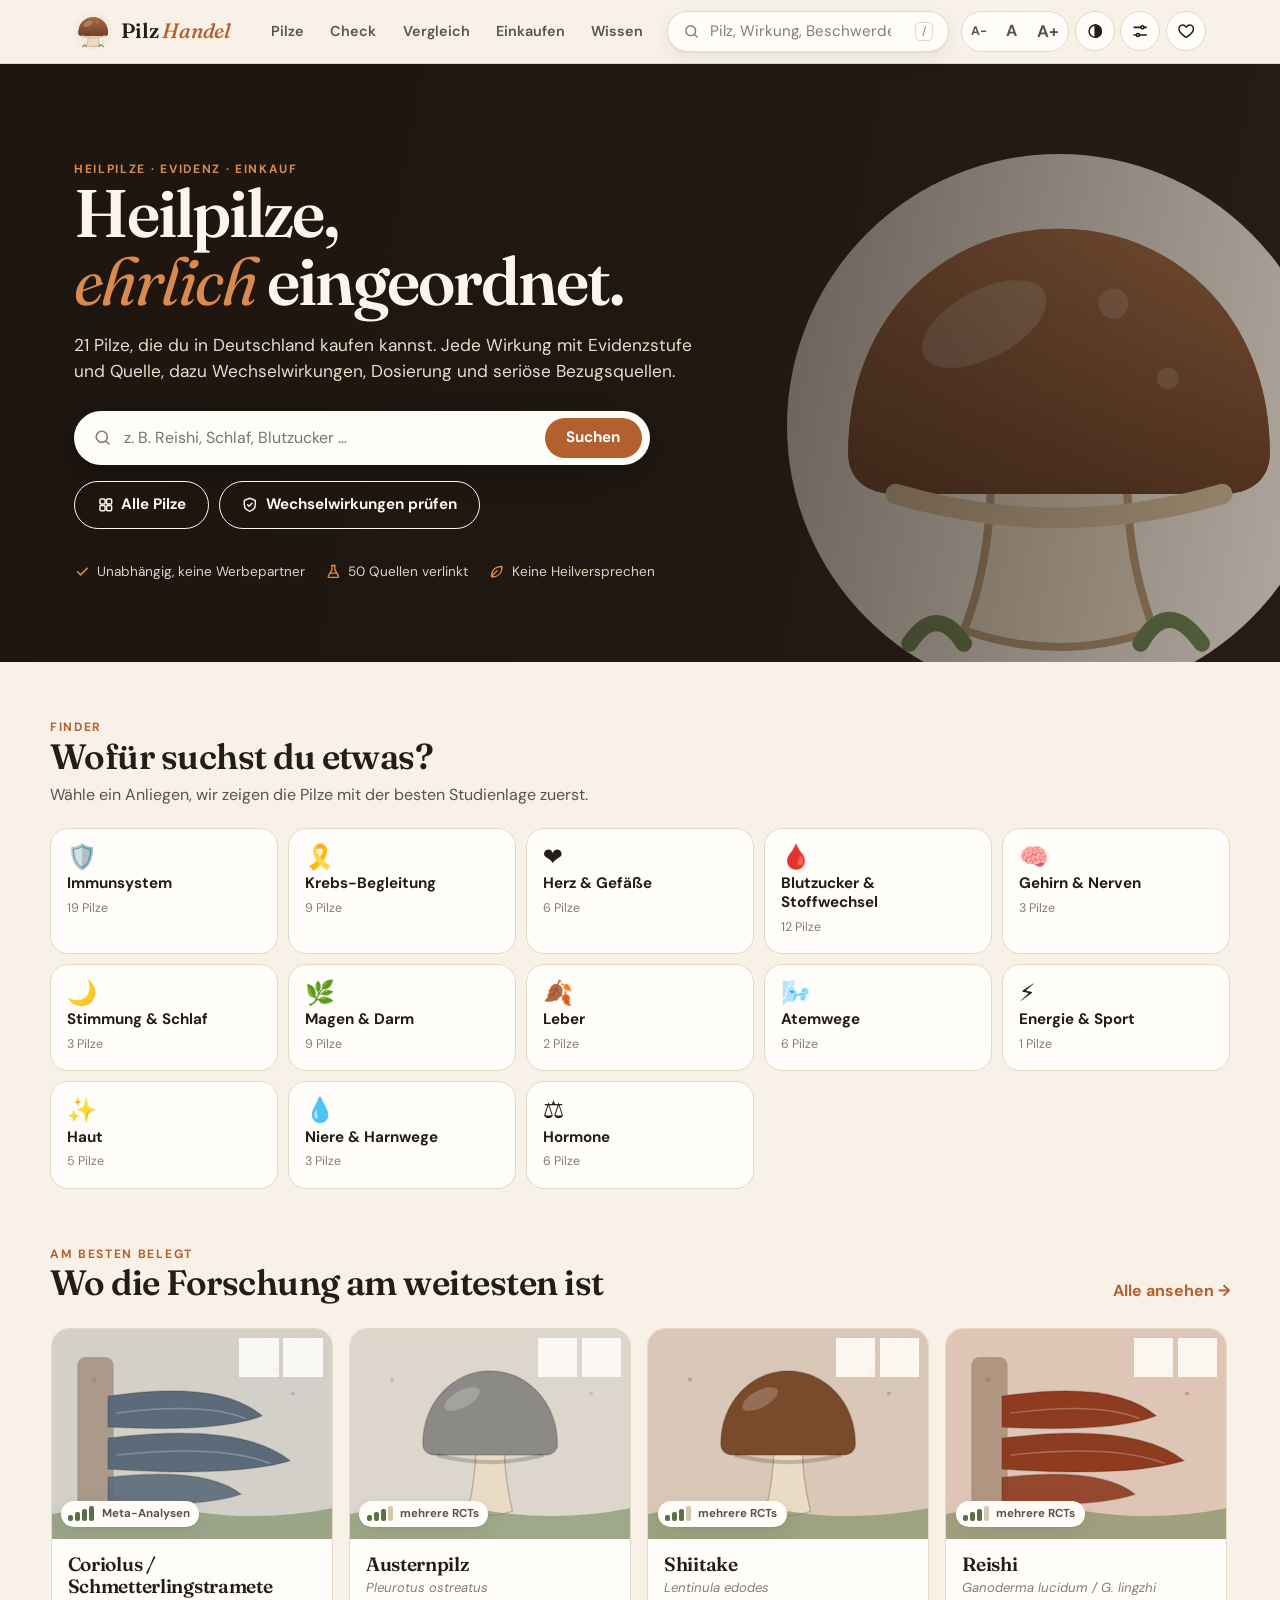
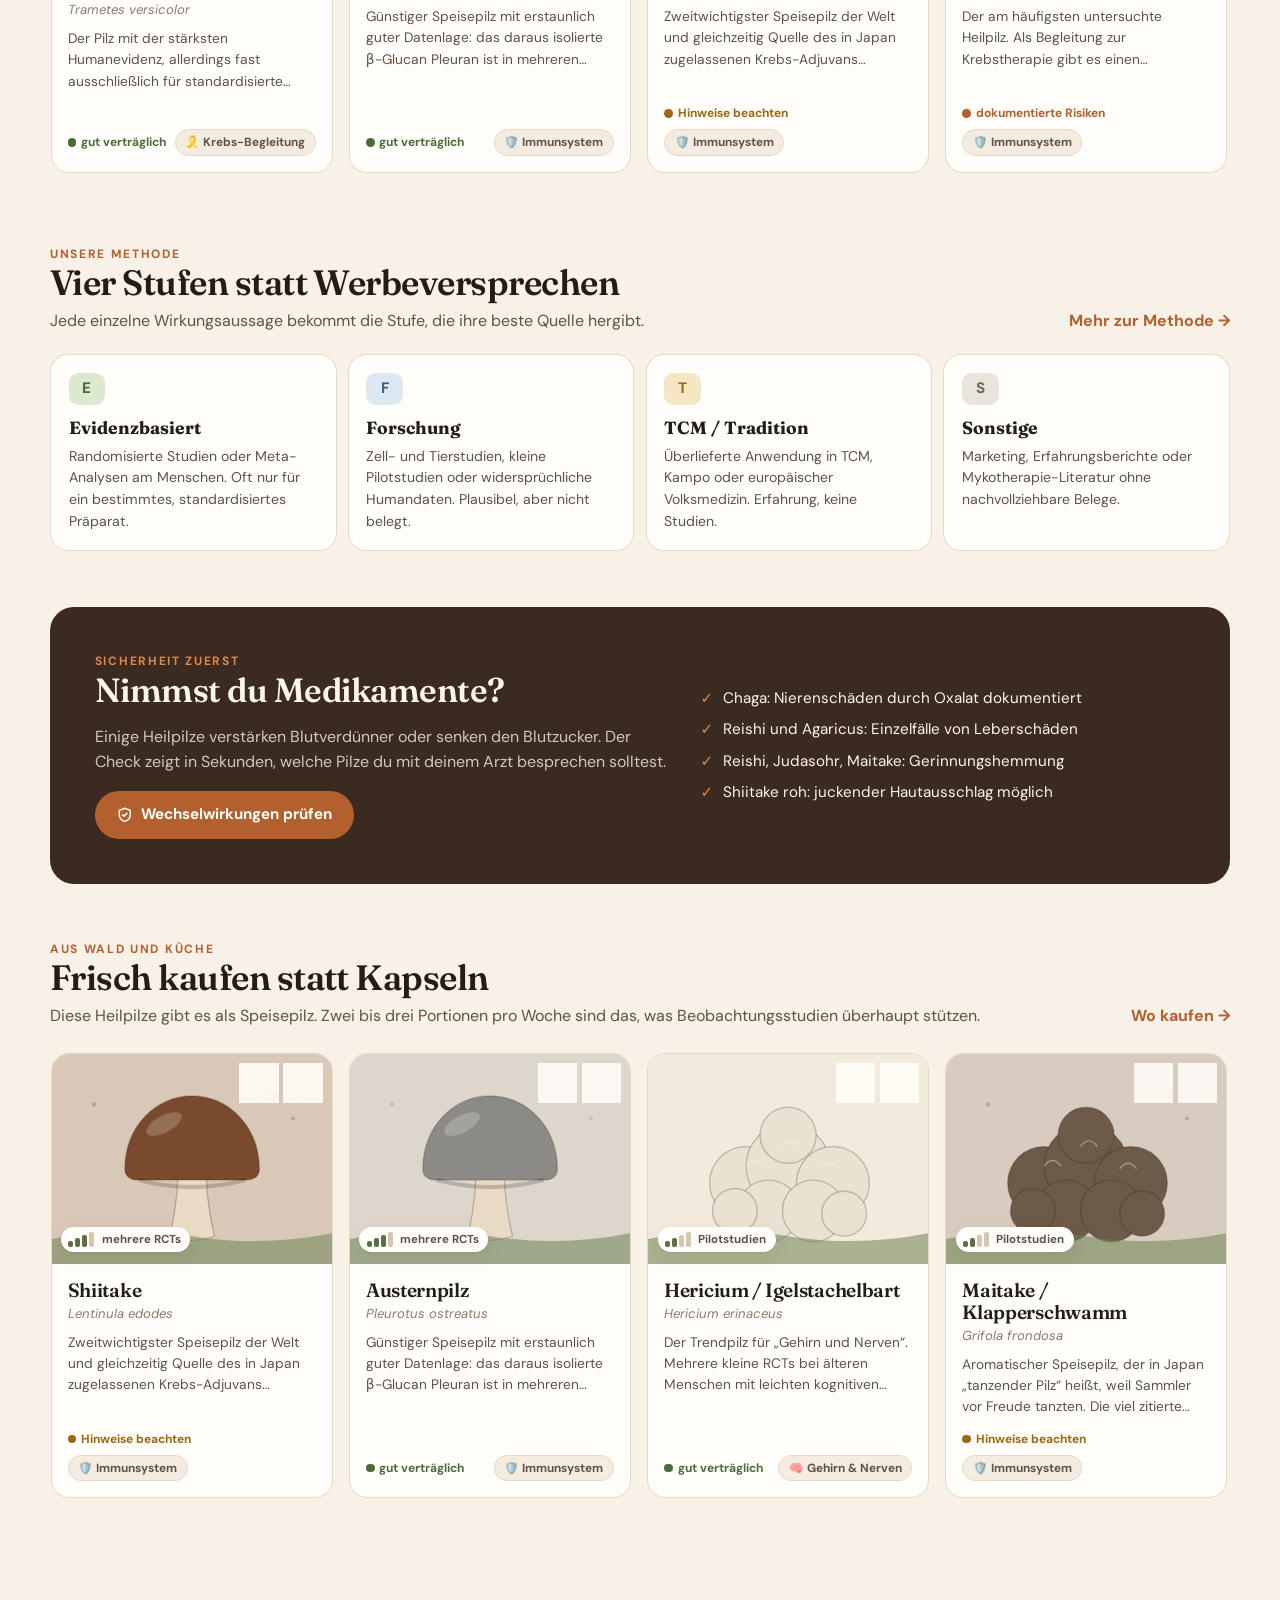
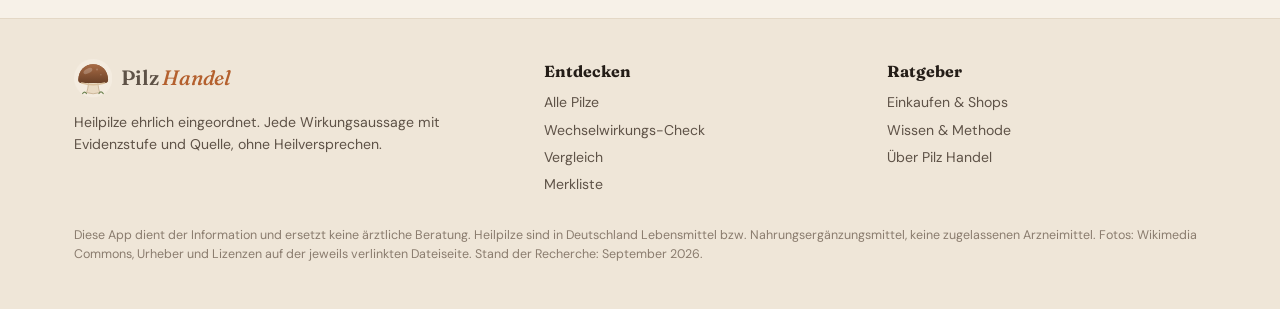
==== pilzhandel/index.html @ 4a2d13ba "Pilz Handel: Heilpilz-Webapp mit Logo, Toolbar, Hell/Dunkel und Textgröße Neue installierbare Webapp" ====
<!DOCTYPE html>
<html lang="de">
<head>
<meta charset="UTF-8">
<meta name="viewport" content="width=device-width, initial-scale=1, viewport-fit=cover">
<title>Pilz Handel · Heilpilze ehrlich eingeordnet</title>
<meta name="description" content="Pilz Handel: 21 Heil- und Vitalpilze mit evidenzbasierter Einstufung jeder Wirkung, Wechselwirkungs-Check, Vergleich, Einkaufsratgeber und seriösen Shops.">
<meta name="robots" content="noindex, nofollow">
<meta name="theme-color" content="#F7F1E8" media="(prefers-color-scheme: light)">
<meta name="theme-color" content="#15110E" media="(prefers-color-scheme: dark)">
<meta name="apple-mobile-web-app-capable" content="yes">
<meta name="apple-mobile-web-app-title" content="Pilz Handel">
<link rel="manifest" href="manifest.webmanifest">
<link rel="icon" href="icon.svg" type="image/svg+xml">
<link rel="apple-touch-icon" href="icons/icon-192.png">
<link rel="preconnect" href="https://fonts.googleapis.com">
<link rel="preconnect" href="https://fonts.gstatic.com" crossorigin>
<link href="https://fonts.googleapis.com/css2?family=DM+Sans:ital,opsz,wght@0,9..40,400;0,9..40,600;0,9..40,700;0,9..40,800;1,9..40,400&family=Fraunces:ital,opsz,wght@0,9..144,400;0,9..144,600;1,9..144,400;1,9..144,500&display=swap" rel="stylesheet">
<script>
  /* Theme und Schriftgröße vor dem ersten Rendern setzen, damit nichts flackert */
  (function(){
    try{
      var t = localStorage.getItem("ph-theme"); if(t==="light"||t==="dark") document.documentElement.setAttribute("data-theme", t);
      var f = parseFloat(localStorage.getItem("ph-fs")); if(f>=0.8 && f<=1.6) document.documentElement.style.fontSize = (f*100)+"%";
    }catch(e){}
  })();
</script>
<link rel="stylesheet" href="app.css">
</head>
<body>
<svg width="0" height="0" style="position:absolute" aria-hidden="true">
  <defs>
    <symbol id="i-search" viewBox="0 0 24 24" fill="none" stroke="currentColor" stroke-width="2" stroke-linecap="round"><circle cx="11" cy="11" r="7"/><path d="m20 20-3.5-3.5"/></symbol>
    <symbol id="i-heart" viewBox="0 0 24 24" fill="none" stroke="currentColor" stroke-width="2" stroke-linejoin="round"><path d="M12 20s-7.5-4.6-9.2-9.3C1.6 7.3 3.9 4 7.3 4c2 0 3.5 1.1 4.7 2.7C13.2 5.1 14.7 4 16.7 4c3.4 0 5.7 3.3 4.5 6.7C19.5 15.4 12 20 12 20z"/></symbol>
    <symbol id="i-heart-f" viewBox="0 0 24 24" fill="currentColor"><path d="M12 20s-7.5-4.6-9.2-9.3C1.6 7.3 3.9 4 7.3 4c2 0 3.5 1.1 4.7 2.7C13.2 5.1 14.7 4 16.7 4c3.4 0 5.7 3.3 4.5 6.7C19.5 15.4 12 20 12 20z"/></symbol>
    <symbol id="i-compare" viewBox="0 0 24 24" fill="none" stroke="currentColor" stroke-width="2" stroke-linecap="round"><rect x="3" y="4" width="7" height="16" rx="1.5"/><rect x="14" y="4" width="7" height="16" rx="1.5"/></symbol>
    <symbol id="i-shield" viewBox="0 0 24 24" fill="none" stroke="currentColor" stroke-width="2" stroke-linecap="round" stroke-linejoin="round"><path d="M12 3 4.5 6v5.5c0 4.6 3.2 8.2 7.5 9.5 4.3-1.3 7.5-4.9 7.5-9.5V6L12 3z"/><path d="m9 12 2 2 4-4"/></symbol>
    <symbol id="i-store" viewBox="0 0 24 24" fill="none" stroke="currentColor" stroke-width="2" stroke-linecap="round" stroke-linejoin="round"><path d="M4 9.5 5.5 4h13L20 9.5"/><path d="M4 9.5c0 1.4 1.1 2.5 2.7 2.5s2.6-1.1 2.6-2.5c0 1.4 1.2 2.5 2.7 2.5s2.7-1.1 2.7-2.5c0 1.4 1.1 2.5 2.6 2.5S20 10.9 20 9.5"/><path d="M5.5 12v8h13v-8"/><path d="M10 20v-4.5h4V20"/></symbol>
    <symbol id="i-book" viewBox="0 0 24 24" fill="none" stroke="currentColor" stroke-width="2" stroke-linecap="round" stroke-linejoin="round"><path d="M4 5.5C4 4.7 4.7 4 5.5 4H11v16H5.5c-.8 0-1.5-.7-1.5-1.5v-13z"/><path d="M20 5.5c0-.8-.7-1.5-1.5-1.5H13v16h5.5c.8 0 1.5-.7 1.5-1.5v-13z"/></symbol>
    <symbol id="i-home" viewBox="0 0 24 24" fill="none" stroke="currentColor" stroke-width="2" stroke-linecap="round" stroke-linejoin="round"><path d="M4 11 12 4l8 7"/><path d="M6 9.5V20h12V9.5"/></symbol>
    <symbol id="i-grid" viewBox="0 0 24 24" fill="none" stroke="currentColor" stroke-width="2"><rect x="4" y="4" width="7" height="7" rx="1.5"/><rect x="13" y="4" width="7" height="7" rx="1.5"/><rect x="4" y="13" width="7" height="7" rx="1.5"/><rect x="13" y="13" width="7" height="7" rx="1.5"/></symbol>
    <symbol id="i-list" viewBox="0 0 24 24" fill="none" stroke="currentColor" stroke-width="2" stroke-linecap="round"><path d="M9 6h11M9 12h11M9 18h11"/><circle cx="4.5" cy="6" r="1"/><circle cx="4.5" cy="12" r="1"/><circle cx="4.5" cy="18" r="1"/></symbol>
    <symbol id="i-sun" viewBox="0 0 24 24" fill="none" stroke="currentColor" stroke-width="2" stroke-linecap="round"><circle cx="12" cy="12" r="4"/><path d="M12 2.5v2M12 19.5v2M4.6 4.6 6 6M18 18l1.4 1.4M2.5 12h2M19.5 12h2M4.6 19.4 6 18M18 6l1.4-1.4"/></symbol>
    <symbol id="i-moon" viewBox="0 0 24 24" fill="none" stroke="currentColor" stroke-width="2" stroke-linejoin="round"><path d="M20 14.5A8 8 0 0 1 9.5 4a8 8 0 1 0 10.5 10.5z"/></symbol>
    <symbol id="i-auto" viewBox="0 0 24 24" fill="none" stroke="currentColor" stroke-width="2"><circle cx="12" cy="12" r="8"/><path d="M12 4a8 8 0 0 1 0 16z" fill="currentColor"/></symbol>
    <symbol id="i-sliders" viewBox="0 0 24 24" fill="none" stroke="currentColor" stroke-width="2" stroke-linecap="round"><path d="M4 7h9M17 7h3M4 17h3M11 17h9"/><circle cx="15" cy="7" r="2"/><circle cx="9" cy="17" r="2"/></symbol>
    <symbol id="i-share" viewBox="0 0 24 24" fill="none" stroke="currentColor" stroke-width="2" stroke-linecap="round" stroke-linejoin="round"><path d="M12 15V3.5M7.5 8 12 3.5 16.5 8"/><path d="M5 12.5V19c0 .8.7 1.5 1.5 1.5h11c.8 0 1.5-.7 1.5-1.5v-6.5"/></symbol>
    <symbol id="i-back" viewBox="0 0 24 24" fill="none" stroke="currentColor" stroke-width="2.2" stroke-linecap="round" stroke-linejoin="round"><path d="M15 5 8 12l7 7"/></symbol>
    <symbol id="i-x" viewBox="0 0 24 24" fill="none" stroke="currentColor" stroke-width="2.2" stroke-linecap="round"><path d="M6 6l12 12M18 6 6 18"/></symbol>
    <symbol id="i-check" viewBox="0 0 24 24" fill="none" stroke="currentColor" stroke-width="2.2" stroke-linecap="round" stroke-linejoin="round"><path d="m5 12.5 4.5 4.5L19 7.5"/></symbol>
    <symbol id="i-leaf" viewBox="0 0 24 24" fill="none" stroke="currentColor" stroke-width="2" stroke-linecap="round" stroke-linejoin="round"><path d="M5 19c0-8 5-14 15-14 0 10-6 15-14 15"/><path d="M5 19 13 11"/></symbol>
    <symbol id="i-flask" viewBox="0 0 24 24" fill="none" stroke="currentColor" stroke-width="2" stroke-linecap="round" stroke-linejoin="round"><path d="M9.5 3.5h5M10 3.5v6L4.8 18.3A1.5 1.5 0 0 0 6.1 20.5h11.8a1.5 1.5 0 0 0 1.3-2.2L14 9.5v-6"/><path d="M7.5 14.5h9"/></symbol>
    <symbol id="i-print" viewBox="0 0 24 24" fill="none" stroke="currentColor" stroke-width="2" stroke-linejoin="round"><path d="M7 9V3.5h10V9"/><rect x="3.5" y="9" width="17" height="8" rx="1.5"/><path d="M7 14h10v6.5H7z"/></symbol>
    <symbol id="i-logo" viewBox="0 0 80 80">
      <circle cx="40" cy="40" r="40" fill="var(--surface-2)"/>
      <path d="M30 47 C30 58 28 65 26 70 Q40 75 54 70 C52 65 50 58 50 47 Z" fill="#EADBC4" stroke="#B89A76" stroke-width="1.2"/>
      <path d="M9 44 C9 24 23 11 40 11 C57 11 71 24 71 44 C71 48 68 50 64 50 L16 50 C12 50 9 48 9 44 Z" fill="#8A5634"/>
      <path d="M9 44 C9 24 23 11 40 11 C57 11 71 24 71 44 C71 48 68 50 64 50 L16 50 C12 50 9 48 9 44 Z" fill="url(#capg)"/>
      <path d="M16 50 Q40 57 64 50" fill="none" stroke="#D9BF9C" stroke-width="3" stroke-linecap="round"/>
      <ellipse cx="29" cy="25" rx="10" ry="5" transform="rotate(-28 29 25)" fill="#fff" opacity=".22"/>
      <circle cx="48" cy="22" r="2.2" fill="#fff" opacity=".18"/><circle cx="56" cy="33" r="1.6" fill="#fff" opacity=".18"/>
      <path d="M18 72 q4 -6 8 0 M52 72 q4 -7 9 0" fill="none" stroke="#6E8452" stroke-width="2.4" stroke-linecap="round"/>
    </symbol>
    <linearGradient id="capg" x1="0" y1="0" x2="0" y2="1"><stop offset="0" stop-color="#A86B45"/><stop offset="1" stop-color="#6B4127"/></linearGradient>
  </defs>
</svg>

<a class="skip" href="#main">Zum Inhalt springen</a>

<header class="toolbar">
  <div class="container">
    <a class="brand" href="#/" aria-label="Pilz Handel, Startseite">
      <svg aria-hidden="true"><use href="#i-logo"/></svg>
      <span class="wm">Pilz <em>Handel</em></span>
    </a>
    <nav class="mainnav" aria-label="Hauptnavigation">
      <a href="#/pilze" data-nav="pilze">Pilze</a>
      <a href="#/check" data-nav="check" title="Wechselwirkungs-Check">Check</a>
      <a href="#/vergleich" data-nav="vergleich">Vergleich</a>
      <a href="#/shops" data-nav="shops">Einkaufen</a>
      <a href="#/wissen" data-nav="wissen">Wissen</a>
    </nav>
    <div class="gsearch" id="gsearch" role="search">
      <div class="field">
        <svg aria-hidden="true"><use href="#i-search"/></svg>
        <input id="gq" type="search" placeholder="Pilz, Wirkung, Beschwerde …" autocomplete="off" aria-label="Suche" aria-controls="suggest" aria-expanded="false">
        <kbd aria-hidden="true">/</kbd>
      </div>
      <div class="suggest" id="suggest" role="listbox"></div>
    </div>
    <div class="tools">
      <button class="tbtn search-toggle" id="searchToggle" aria-label="Suche öffnen"><svg aria-hidden="true"><use href="#i-search"/></svg></button>
      <div class="fontgroup" role="group" aria-label="Textgröße">
        <button class="fs-s" data-fs="-1" aria-label="Text kleiner">A−</button>
        <button data-fs="0" aria-label="Textgröße zurücksetzen">A</button>
        <button class="fs-l" data-fs="1" aria-label="Text größer">A+</button>
      </div>
      <button class="tbtn" id="themeBtn" aria-label="Farbschema wechseln"><svg aria-hidden="true"><use href="#i-auto"/></svg></button>
      <button class="tbtn" id="settingsBtn" aria-label="Anzeige-Einstellungen" aria-expanded="false" aria-controls="settings"><svg aria-hidden="true"><use href="#i-sliders"/></svg></button>
      <a class="tbtn" href="#/merkliste" aria-label="Merkliste"><svg aria-hidden="true"><use href="#i-heart"/></svg><span class="badge" data-favcount></span></a>
    </div>
  </div>
  <div class="popover" id="settings" role="dialog" aria-label="Anzeige-Einstellungen">
    <h3>Anzeige</h3>
    <div class="row"><span>Textgröße</span>
      <div class="seg" id="fsSeg">
        <button data-v="0.875" aria-label="Klein">S</button><button data-v="1" aria-label="Normal">M</button><button data-v="1.125" aria-label="Groß">L</button><button data-v="1.25" aria-label="Sehr groß">XL</button><button data-v="1.4" aria-label="Maximal">XXL</button>
      </div>
    </div>
    <div class="row"><span>Farbschema</span>
      <div class="seg" id="themeSeg">
        <button data-v="auto">Auto</button><button data-v="light">Hell</button><button data-v="dark">Dunkel</button>
      </div>
    </div>
    <p class="preview">Einstellungen werden auf diesem Gerät gespeichert.</p>
    <div class="row"><span>Offline nutzen</span><button class="btn sm soft" id="installBtn" hidden>App installieren</button><small class="muted" id="offlineState">wird vorbereitet …</small></div>
  </div>
</header>

<main id="main" tabindex="-1"></main>

<footer class="footer">
  <div class="container">
    <div class="cols">
      <div>
        <a class="brand" href="#/" aria-label="Pilz Handel"><svg aria-hidden="true"><use href="#i-logo"/></svg><span class="wm">Pilz <em>Handel</em></span></a>
        <p>Heilpilze ehrlich eingeordnet. Jede Wirkungsaussage mit Evidenzstufe und Quelle, ohne Heilversprechen.</p>
      </div>
      <div>
        <h4>Entdecken</h4>
        <ul><li><a href="#/pilze">Alle Pilze</a></li><li><a href="#/check">Wechselwirkungs-Check</a></li><li><a href="#/vergleich">Vergleich</a></li><li><a href="#/merkliste">Merkliste</a></li></ul>
      </div>
      <div>
        <h4>Ratgeber</h4>
        <ul><li><a href="#/shops">Einkaufen &amp; Shops</a></li><li><a href="#/wissen">Wissen &amp; Methode</a></li><li><a href="#/ueber">Über Pilz Handel</a></li></ul>
      </div>
    </div>
    <p class="fine">Diese App dient der Information und ersetzt keine ärztliche Beratung. Heilpilze sind in Deutschland Lebensmittel bzw. Nahrungsergänzungsmittel, keine zugelassenen Arzneimittel. Fotos: Wikimedia Commons, Urheber und Lizenzen auf der jeweils verlinkten Dateiseite. Stand der Recherche: September 2026.</p>
  </div>
</footer>

<nav class="tabbar" aria-label="Schnellnavigation">
  <a href="#/" data-nav="home"><svg aria-hidden="true"><use href="#i-home"/></svg>Start</a>
  <a href="#/pilze" data-nav="pilze"><svg aria-hidden="true"><use href="#i-grid"/></svg>Pilze</a>
  <a href="#/check" data-nav="check"><svg aria-hidden="true"><use href="#i-shield"/></svg>Check</a>
  <a href="#/merkliste" data-nav="merkliste"><svg aria-hidden="true"><use href="#i-heart"/></svg>Merkliste<span class="badge" data-favcount></span></a>
  <a href="#/shops" data-nav="shops"><svg aria-hidden="true"><use href="#i-store"/></svg>Kaufen</a>
</nav>

<div class="tray" id="tray" role="region" aria-label="Vergleichsauswahl">
  <span id="trayText"></span>
  <a class="btn sm accent" href="#/vergleich">Vergleichen</a>
  <button class="iconbtn" id="trayClear" aria-label="Auswahl leeren"><svg><use href="#i-x"/></svg></button>
</div>
<div class="toast" id="toast" role="status" aria-live="polite"></div>

<script src="data.js"></script>
<script src="app.js"></script>
</body>
</html>
---- pilzhandel/app.css ----
/* ==========================================================
   Pilz Handel · Stylesheet
   Farben als Tokens, Hell/Dunkel über data-theme oder System.
   Alle Größen in rem, damit die Textgrößen-Einstellung greift.
   ========================================================== */
:root{
  --bg:#F7F1E8; --bg-2:#EFE6D8; --surface:#FFFDF9; --surface-2:#F4ECE0;
  --ink:#241D17; --ink-2:#5E5247; --ink-3:#8A7C6E; --line:#E4D8C6; --line-2:#D5C6B0;
  --brand:#3A2A1F; --brand-ink:#FBF5EC;
  --accent:#B4602E; --accent-2:#D98A4E; --accent-bg:#F6E3D2;
  --moss:#5B7045; --moss-bg:#E4EBD8;
  --plum:#6B4E71;
  --danger:#A3412B; --danger-bg:#F6DFD6;
  --warn:#9A6A12; --warn-bg:#F7EACB;
  --ok:#4B6B3A; --ok-bg:#E1EBD5;
  --lvE:#4B6B3A; --lvE-bg:#DDE9CF;
  --lvF:#3B6488; --lvF-bg:#DDE8F2;
  --lvT:#9A6A12; --lvT-bg:#F5E6C4;
  --lvS:#6E665D; --lvS-bg:#E9E4DC;
  --shadow:0 1px 2px rgba(58,42,31,.06), 0 6px 20px rgba(58,42,31,.07);
  --shadow-lg:0 10px 40px rgba(58,42,31,.16);
  --r:18px; --r-sm:12px; --r-xs:8px;
  --font-display:"Fraunces", Georgia, "Times New Roman", serif;
  --font-body:"DM Sans", system-ui, -apple-system, "Segoe UI", Roboto, sans-serif;
  --tb-h:4rem;
  color-scheme:light;
}
@media (prefers-color-scheme: dark){
  :root:not([data-theme="light"]){
    --bg:#15110E; --bg-2:#1C1713; --surface:#211B16; --surface-2:#2A231D;
    --ink:#F3EBDF; --ink-2:#C9BBAA; --ink-3:#9A8C7C; --line:#382E26; --line-2:#4A3E33;
    --brand:#F3EBDF; --brand-ink:#1C1713;
    --accent:#E8955C; --accent-2:#F0AE7A; --accent-bg:#3A271B;
    --moss:#A5C08A; --moss-bg:#26301F;
    --plum:#C7A6CE;
    --danger:#F08E74; --danger-bg:#3A1F18;
    --warn:#E8BF6A; --warn-bg:#35291A;
    --ok:#A5C08A; --ok-bg:#243020;
    --lvE:#A9C98F; --lvE-bg:#26331F;
    --lvF:#8DB7DD; --lvF-bg:#1E2B38;
    --lvT:#E8BF6A; --lvT-bg:#382C17;
    --lvS:#BDB3A6; --lvS-bg:#2E2923;
    --shadow:0 1px 2px rgba(0,0,0,.3), 0 6px 20px rgba(0,0,0,.25);
    --shadow-lg:0 10px 40px rgba(0,0,0,.5);
    color-scheme:dark;
  }
}
:root[data-theme="dark"]{
  --bg:#15110E; --bg-2:#1C1713; --surface:#211B16; --surface-2:#2A231D;
  --ink:#F3EBDF; --ink-2:#C9BBAA; --ink-3:#9A8C7C; --line:#382E26; --line-2:#4A3E33;
  --brand:#F3EBDF; --brand-ink:#1C1713;
  --accent:#E8955C; --accent-2:#F0AE7A; --accent-bg:#3A271B;
  --moss:#A5C08A; --moss-bg:#26301F;
  --plum:#C7A6CE;
  --danger:#F08E74; --danger-bg:#3A1F18;
  --warn:#E8BF6A; --warn-bg:#35291A;
  --ok:#A5C08A; --ok-bg:#243020;
  --lvE:#A9C98F; --lvE-bg:#26331F;
  --lvF:#8DB7DD; --lvF-bg:#1E2B38;
  --lvT:#E8BF6A; --lvT-bg:#382C17;
  --lvS:#BDB3A6; --lvS-bg:#2E2923;
  --shadow:0 1px 2px rgba(0,0,0,.3), 0 6px 20px rgba(0,0,0,.25);
  --shadow-lg:0 10px 40px rgba(0,0,0,.5);
  color-scheme:dark;
}

*{box-sizing:border-box;-webkit-tap-highlight-color:transparent;}
html{font-size:100%;scroll-padding-top:calc(var(--tb-h) + 1rem);}
body{
  margin:0;background:var(--bg);color:var(--ink);
  font-family:var(--font-body);font-size:1rem;line-height:1.55;
  -webkit-font-smoothing:antialiased;text-rendering:optimizeLegibility;
  padding-bottom:calc(4.5rem + env(safe-area-inset-bottom));
}
@media(min-width:900px){body{padding-bottom:0;}}
img{max-width:100%;display:block;}
a{color:var(--accent);text-underline-offset:.15em;}
button{font:inherit;color:inherit;}
:focus-visible{outline:3px solid var(--accent-2);outline-offset:2px;border-radius:6px;}
.sr{position:absolute;width:1px;height:1px;overflow:hidden;clip:rect(0 0 0 0);white-space:nowrap;}
.skip{position:absolute;left:-999px;top:0;z-index:100;background:var(--brand);color:var(--brand-ink);padding:.6rem 1rem;border-radius:0 0 var(--r-xs) 0;}
.skip:focus{left:0;}
.container{max-width:1180px;margin:0 auto;padding:0 1rem;}
@media(min-width:700px){.container{padding:0 1.5rem;}}

/* ---------- Toolbar ---------- */
.toolbar{
  position:sticky;top:0;z-index:50;height:var(--tb-h);
  background:color-mix(in srgb, var(--bg) 86%, transparent);
  backdrop-filter:saturate(1.4) blur(14px);-webkit-backdrop-filter:saturate(1.4) blur(14px);
  border-bottom:1px solid var(--line);
}
.toolbar .container{height:100%;display:flex;align-items:center;gap:.75rem;}
.brand{display:flex;align-items:center;gap:.55rem;text-decoration:none;color:var(--ink);flex:none;}
.brand svg{width:2.4rem;height:2.4rem;flex:none;}
.brand .wm{font-family:var(--font-display);font-weight:600;font-size:1.3rem;letter-spacing:-.01em;line-height:1;white-space:nowrap;}
.brand .wm em{font-style:italic;font-weight:500;color:var(--accent);}
.mainnav{display:none;gap:.15rem;margin-left:1rem;}
.mainnav a{
  text-decoration:none;color:var(--ink-2);font-weight:600;font-size:.9rem;
  padding:.45rem .75rem;border-radius:999px;white-space:nowrap;
}
.mainnav a:hover{background:var(--surface-2);color:var(--ink);}
.mainnav a[aria-current="page"]{background:var(--brand);color:var(--brand-ink);}
@media(min-width:1040px){.mainnav{display:flex;}}
.tools{margin-left:auto;display:flex;align-items:center;gap:.35rem;}
.tbtn{
  position:relative;display:inline-flex;align-items:center;justify-content:center;gap:.3rem;
  min-width:2.5rem;height:2.5rem;padding:0 .6rem;border-radius:999px;
  border:1px solid var(--line);background:var(--surface);color:var(--ink);
  cursor:pointer;font-weight:700;font-size:.85rem;text-decoration:none;
}
.tbtn:hover{border-color:var(--line-2);background:var(--surface-2);}
.tbtn svg{width:1.15rem;height:1.15rem;}
.tbtn .badge{
  position:absolute;top:-.3rem;right:-.3rem;min-width:1.15rem;height:1.15rem;padding:0 .25rem;
  border-radius:999px;background:var(--accent);color:#fff;font-size:.68rem;line-height:1.15rem;text-align:center;
}
.tbtn .badge:empty{display:none;}
.fontgroup{display:none;border:1px solid var(--line);border-radius:999px;background:var(--surface);overflow:hidden;}
.fontgroup button{border:none;background:transparent;height:2.4rem;padding:0 .6rem;cursor:pointer;font-weight:700;color:var(--ink-2);}
.fontgroup button:hover{background:var(--surface-2);color:var(--ink);}
.fontgroup .fs-s{font-size:.78rem;} .fontgroup .fs-l{font-size:1.05rem;}
@media(min-width:620px){.fontgroup{display:flex;}}
@media(min-width:1040px) and (max-width:1199px){.fontgroup{display:none;}}

/* Global search */
.gsearch{position:relative;flex:1 1 14rem;min-width:11rem;max-width:26rem;display:none;}
@media(min-width:700px){.gsearch{display:block;}}
.gsearch.open{display:block;position:absolute;left:.75rem;right:.75rem;top:.7rem;max-width:none;z-index:5;}
.gsearch .field{
  display:flex;align-items:center;gap:.5rem;height:2.6rem;padding:0 .9rem;border-radius:999px;
  background:var(--surface);border:1px solid var(--line);box-shadow:var(--shadow);
}
.gsearch .field:focus-within{border-color:var(--accent-2);}
.gsearch svg{width:1.05rem;height:1.05rem;color:var(--ink-3);flex:none;}
.gsearch input{flex:1;border:none;background:transparent;outline:none;color:var(--ink);font:inherit;font-size:.95rem;min-width:0;}
.gsearch input::placeholder{color:var(--ink-3);}
.gsearch kbd{font-family:var(--font-body);font-size:.72rem;color:var(--ink-3);border:1px solid var(--line);border-radius:5px;padding:0 .35rem;}
.suggest{
  position:absolute;left:0;right:0;top:calc(100% + .4rem);background:var(--surface);border:1px solid var(--line);
  border-radius:var(--r-sm);box-shadow:var(--shadow-lg);padding:.35rem;display:none;max-height:70vh;overflow:auto;
}
.suggest.show{display:block;}
.suggest a{display:flex;gap:.7rem;align-items:center;padding:.5rem .6rem;border-radius:var(--r-xs);text-decoration:none;color:var(--ink);}
.suggest a:hover,.suggest a.active{background:var(--surface-2);}
.suggest .thumb{width:2.4rem;height:2.4rem;border-radius:.6rem;flex:none;overflow:hidden;}
.suggest .t{font-weight:700;font-size:.92rem;line-height:1.2;}
.suggest .s{font-size:.78rem;color:var(--ink-3);}
.suggest .all{justify-content:center;font-weight:700;color:var(--accent);font-size:.85rem;}
.search-toggle{display:inline-flex;}
@media(min-width:700px){.search-toggle{display:none;}}
/* Kompaktmodus: per JS gesetzt, wenn die Toolbar nicht mehr passt (z. B. große Schrift) */
.toolbar .container.c1 .gsearch:not(.open){display:none;}
.toolbar .container.c1 .search-toggle{display:inline-flex;}
.toolbar .container.c2 .fontgroup{display:none;}
.toolbar .container.c3 .mainnav{display:none;}
.toolbar .container.c4 .brand .wm{display:none;}

/* Settings popover (mobile font size etc.) */
.popover{
  position:absolute;right:1rem;top:calc(var(--tb-h) - .2rem);z-index:60;width:min(20rem, calc(100vw - 2rem));
  background:var(--surface);border:1px solid var(--line);border-radius:var(--r);box-shadow:var(--shadow-lg);padding:1rem;display:none;
}
.popover.show{display:block;}
.popover h3{margin:0 0 .6rem;font-family:var(--font-display);font-size:1.05rem;}
.popover .row{display:flex;align-items:center;justify-content:space-between;gap:.5rem;margin:.6rem 0;}
.popover .row > span{font-size:.88rem;font-weight:600;color:var(--ink-2);}
.seg{display:flex;border:1px solid var(--line);border-radius:999px;overflow:hidden;background:var(--bg);}
.seg button{border:none;background:transparent;padding:.4rem .7rem;cursor:pointer;font-weight:700;font-size:.8rem;color:var(--ink-2);}
.seg button[aria-pressed="true"]{background:var(--brand);color:var(--brand-ink);}
.popover .preview{font-size:.85rem;color:var(--ink-3);margin-top:.4rem;}

/* ---------- Bottom tab bar (mobile) ---------- */
.tabbar{
  position:fixed;left:0;right:0;bottom:0;z-index:50;display:flex;justify-content:space-around;
  background:color-mix(in srgb, var(--surface) 92%, transparent);
  backdrop-filter:blur(14px);-webkit-backdrop-filter:blur(14px);
  border-top:1px solid var(--line);padding:.35rem .25rem calc(.35rem + env(safe-area-inset-bottom));
}
.tabbar a{
  flex:1;display:flex;flex-direction:column;align-items:center;gap:.1rem;text-decoration:none;
  color:var(--ink-3);font-size:.68rem;font-weight:700;padding:.25rem 0;border-radius:var(--r-xs);position:relative;
}
.tabbar a svg{width:1.4rem;height:1.4rem;}
.tabbar a[aria-current="page"]{color:var(--accent);}
.tabbar .badge{position:absolute;top:0;left:55%;min-width:1rem;height:1rem;border-radius:999px;background:var(--accent);color:#fff;font-size:.62rem;line-height:1rem;text-align:center;padding:0 .2rem;}
.tabbar .badge:empty{display:none;}
@media(min-width:900px){.tabbar{display:none;}}

/* ---------- Typography ---------- */
h1,h2,h3{font-family:var(--font-display);font-weight:600;letter-spacing:-.015em;line-height:1.15;margin:0;}
.display{font-size:clamp(2.2rem, 6vw, 4.2rem);font-weight:600;letter-spacing:-.03em;line-height:1.02;}
.display em{font-style:italic;font-weight:400;color:var(--accent-2);}
.h2{font-size:clamp(1.5rem, 3.4vw, 2.2rem);}
.eyebrow{font-size:.75rem;font-weight:700;letter-spacing:.14em;text-transform:uppercase;color:var(--accent);}
.lead{font-size:1.08rem;color:var(--ink-2);max-width:40rem;}
.muted{color:var(--ink-3);}
.section{padding:2.5rem 0;}
@media(min-width:700px){.section{padding:3.5rem 0;}}
.sechead{display:flex;align-items:flex-end;justify-content:space-between;gap:1rem;margin-bottom:1.25rem;flex-wrap:wrap;}
.sechead p{margin:.35rem 0 0;color:var(--ink-2);}
.link-more{font-weight:700;text-decoration:none;white-space:nowrap;}
.link-more::after{content:" →";}

/* ---------- Buttons ---------- */
.btn{
  display:inline-flex;align-items:center;justify-content:center;gap:.45rem;border:none;cursor:pointer;
  height:3rem;padding:0 1.35rem;border-radius:999px;font-weight:700;font-size:.95rem;text-decoration:none;
  background:var(--brand);color:var(--brand-ink);transition:transform .15s, background .15s;
}
.btn:hover{transform:translateY(-1px);}
.btn.accent{background:var(--accent);color:#fff;}
.btn.ghost{background:transparent;color:inherit;border:1.5px solid currentColor;}
.btn.soft{background:var(--surface-2);color:var(--ink);}
.btn.sm{height:2.3rem;padding:0 .95rem;font-size:.85rem;}
.btn svg{width:1.1rem;height:1.1rem;}
.iconbtn{
  display:inline-flex;align-items:center;justify-content:center;width:2.4rem;height:2.4rem;border-radius:999px;
  border:1px solid var(--line);background:var(--surface);cursor:pointer;color:var(--ink-2);
}
.iconbtn:hover{color:var(--ink);border-color:var(--line-2);}
.iconbtn svg{width:1.15rem;height:1.15rem;}
.iconbtn[aria-pressed="true"]{background:var(--accent);border-color:var(--accent);color:#fff;}
.iconbtn.onimg{background:color-mix(in srgb, var(--surface) 88%, transparent);backdrop-filter:blur(6px);border-color:transparent;}

/* ---------- Hero ---------- */
.hero{position:relative;overflow:hidden;color:#FBF5EC;background:#2A1F17;}
.hero .bg{position:absolute;inset:0;}
.hero .bg img{width:100%;height:100%;object-fit:cover;opacity:.9;}
.hero .bg::after{content:"";position:absolute;inset:0;background:linear-gradient(100deg, rgba(28,20,14,.92) 0%, rgba(28,20,14,.72) 45%, rgba(28,20,14,.25) 100%);}
.hero .inner{position:relative;padding-top:3.5rem;padding-bottom:3rem;}
@media(min-width:800px){.hero .inner{padding-top:6rem;padding-bottom:5rem;}}
.hero .deco{position:absolute;right:-4%;bottom:-6%;width:min(46vw,34rem);height:min(46vw,34rem);opacity:.9;}
@media(max-width:799px){.hero .deco{opacity:.18;width:80vw;height:80vw;right:-20%;}}
.hero .eyebrow{color:var(--accent-2);}
.hero .lead{color:#E9DDCC;margin:1rem 0 1.6rem;}
.hero .actions{display:flex;gap:.6rem;flex-wrap:wrap;}
.hero .btn.ghost{color:#FBF5EC;}
.hero .herosearch{
  display:flex;align-items:center;gap:.6rem;background:#FFFDF9;color:#241D17;border-radius:999px;height:3.4rem;padding:0 .5rem 0 1.2rem;
  max-width:36rem;margin-bottom:1rem;box-shadow:0 10px 30px rgba(0,0,0,.25);
}
.hero .herosearch input{flex:1;border:none;outline:none;background:transparent;font:inherit;font-size:1rem;color:#241D17;min-width:0;}
.hero .herosearch svg{width:1.2rem;height:1.2rem;color:#8A7C6E;flex:none;}
.hero .herosearch .btn{height:2.5rem;}
.trustrow{display:flex;gap:1.25rem;flex-wrap:wrap;margin-top:2rem;font-size:.85rem;color:#E0D2BF;}
.trustrow span{display:flex;align-items:center;gap:.4rem;}
.trustrow svg{width:1.05rem;height:1.05rem;color:var(--accent-2);}
.credit{position:absolute;right:.6rem;bottom:.4rem;font-size:.65rem;color:rgba(255,255,255,.7);text-decoration:none;z-index:2;display:none;}
.hero:has(.bg img.ok) .credit{display:block;}
.hero:has(.bg img.ok) .deco{display:none;}
.credit:hover{color:#fff;text-decoration:underline;}

/* ---------- Anliegen tiles ---------- */
.tiles{display:grid;grid-template-columns:repeat(2,1fr);gap:.6rem;}
@media(min-width:640px){.tiles{grid-template-columns:repeat(3,1fr);}}
@media(min-width:980px){.tiles{grid-template-columns:repeat(5,1fr);}}
.tile{
  display:flex;flex-direction:column;gap:.35rem;padding:1rem;border-radius:var(--r);background:var(--surface);
  border:1px solid var(--line);text-decoration:none;color:var(--ink);transition:transform .15s, box-shadow .15s;
}
.tile:hover{transform:translateY(-2px);box-shadow:var(--shadow);}
.tile .ic{font-size:1.5rem;line-height:1;}
.tile b{font-size:.95rem;line-height:1.25;}
.tile small{color:var(--ink-3);font-size:.78rem;}

/* ---------- Mushroom cards ---------- */
.grid{display:grid;grid-template-columns:repeat(auto-fill, minmax(15.5rem, 1fr));gap:1rem;}
.scroller{display:grid;grid-auto-flow:column;grid-auto-columns:minmax(15rem, 1fr);gap:1rem;overflow-x:auto;scroll-snap-type:x mandatory;padding:.25rem .1rem 1rem;scrollbar-width:thin;}
.scroller > *{scroll-snap-align:start;}
@media(min-width:1000px){.scroller{grid-auto-columns:calc((100% - 3rem)/4);}}
.mcard{
  position:relative;display:flex;flex-direction:column;background:var(--surface);border:1px solid var(--line);
  border-radius:var(--r);overflow:hidden;transition:transform .18s, box-shadow .18s;
}
.mcard:hover{transform:translateY(-3px);box-shadow:var(--shadow);}
.mcard .media{position:relative;aspect-ratio:4/3;}
.mcard .acts{position:absolute;top:.6rem;right:.6rem;display:flex;gap:.35rem;z-index:2;}
.mcard .lvl{position:absolute;left:.6rem;bottom:.6rem;z-index:2;}
.mcard .body{padding:.9rem 1rem 1rem;display:flex;flex-direction:column;gap:.45rem;flex:1;}
.mcard h3{font-size:1.2rem;}
.mcard h3 a{color:inherit;text-decoration:none;}
.mcard h3 a::after{content:"";position:absolute;inset:0;z-index:1;}
.mcard .latin{font-style:italic;color:var(--ink-3);font-size:.82rem;margin-top:-.25rem;}
.mcard .sum{font-size:.86rem;color:var(--ink-2);display:-webkit-box;-webkit-line-clamp:3;-webkit-box-orient:vertical;overflow:hidden;margin:0;}
.mcard .foot{margin-top:auto;display:flex;align-items:center;justify-content:space-between;gap:.4rem;padding-top:.3rem;flex-wrap:wrap;}
.chips{display:flex;flex-wrap:wrap;gap:.3rem;}
.chip{
  display:inline-flex;align-items:center;gap:.3rem;font-size:.74rem;font-weight:700;padding:.2rem .6rem;border-radius:999px;
  background:var(--surface-2);color:var(--ink-2);border:1px solid var(--line);white-space:nowrap;
}
a.chip{text-decoration:none;}
a.chip:hover{border-color:var(--line-2);color:var(--ink);}
@media(max-width:600px){.dhero .chips a:nth-child(n+4){display:none;}}
.dhero a.chip{background:rgba(255,255,255,.14);border-color:rgba(255,255,255,.2);color:#fff;}
.chip.warn{background:var(--danger-bg);color:var(--danger);border-color:transparent;}

/* Image with illustrated fallback */
.pimg{position:relative;width:100%;height:100%;overflow:hidden;background:var(--fb-bg, var(--surface-2));}
.pimg svg.art{position:absolute;inset:0;width:100%;height:100%;}
.dhero .pimg svg.art{inset:4% 0 18% 35%;width:65%;height:78%;}
@media(max-width:799px){.dhero .pimg svg.art{inset:2% 0 30% 20%;width:80%;opacity:.8;}}
.pimg img{position:absolute;inset:0;width:100%;height:100%;object-fit:cover;opacity:0;transition:opacity .4s;}
.pimg img.ok{opacity:1;}

/* Evidence meter */
.meter{display:inline-flex;align-items:center;gap:.45rem;background:var(--surface);border-radius:999px;padding:.25rem .6rem .25rem .45rem;font-size:.72rem;font-weight:700;color:var(--ink-2);box-shadow:var(--shadow);}
.meter .bars{display:flex;gap:2px;align-items:flex-end;}
.meter .bars i{width:5px;border-radius:2px;background:var(--line-2);}
.meter .bars i:nth-child(1){height:6px;} .meter .bars i:nth-child(2){height:9px;} .meter .bars i:nth-child(3){height:12px;} .meter .bars i:nth-child(4){height:15px;}
.meter .bars i.on{background:var(--moss);}
.meter.big{font-size:.85rem;padding:.4rem .9rem .4rem .7rem;box-shadow:none;border:1px solid var(--line);}
.meter.big .bars i{width:7px;} .meter.big .bars i:nth-child(1){height:8px;} .meter.big .bars i:nth-child(2){height:13px;} .meter.big .bars i:nth-child(3){height:18px;} .meter.big .bars i:nth-child(4){height:23px;}

.lv{display:inline-flex;align-items:center;justify-content:center;min-width:1.7rem;height:1.45rem;padding:0 .35rem;border-radius:.45rem;font-size:.72rem;font-weight:800;letter-spacing:.02em;flex:none;}
.lv.E{background:var(--lvE-bg);color:var(--lvE);} .lv.F{background:var(--lvF-bg);color:var(--lvF);}
.lv.T{background:var(--lvT-bg);color:var(--lvT);} .lv.S{background:var(--lvS-bg);color:var(--lvS);}

.riskdot{display:inline-flex;align-items:center;gap:.3rem;font-size:.75rem;font-weight:700;white-space:nowrap;}
.riskdot::before{content:"";width:.55rem;height:.55rem;border-radius:50%;background:var(--ok);}
.riskdot.r1::before{background:var(--warn);} .riskdot.r2::before{background:var(--accent);} .riskdot.r3::before{background:var(--danger);}
.riskdot.r0{color:var(--ok);} .riskdot.r1{color:var(--warn);} .riskdot.r2{color:var(--accent);} .riskdot.r3{color:var(--danger);}

/* ---------- Catalog ---------- */
.pagehead{padding-top:2rem;padding-bottom:1rem;}
.pagehead .lead{margin-top:.5rem;}
.ftoggle{margin-top:.5rem;}
.ftoggle svg{width:1rem;height:1rem;}
.fcount{font-weight:800;color:var(--accent);}
@media(max-width:899px){ .morefilters{display:none;} .morefilters.open{display:block;} }
@media(min-width:900px){ .ftoggle{display:none;} .filterbar{position:sticky;top:var(--tb-h);z-index:30;} }
.filterbar{
  position:relative;background:color-mix(in srgb, var(--bg) 92%, transparent);
  backdrop-filter:blur(10px);-webkit-backdrop-filter:blur(10px);padding:.7rem 0;border-bottom:1px solid var(--line);margin-bottom:1.25rem;
}
.hscroll{display:flex;gap:.4rem;overflow-x:auto;scrollbar-width:none;padding-bottom:.1rem;}
.hscroll::-webkit-scrollbar{display:none;}
.fchip{
  flex:none;display:inline-flex;align-items:center;gap:.35rem;height:2.2rem;padding:0 .85rem;border-radius:999px;
  border:1px solid var(--line);background:var(--surface);cursor:pointer;font-weight:600;font-size:.84rem;color:var(--ink-2);white-space:nowrap;
}
.fchip:hover{border-color:var(--line-2);color:var(--ink);}
.fchip[aria-pressed="true"]{background:var(--brand);border-color:var(--brand);color:var(--brand-ink);}
.fchip.lvf[aria-pressed="false"]{opacity:.5;}
.fchip.lvf[aria-pressed="true"]{background:var(--surface);color:var(--ink);border-color:var(--line-2);}
.frow2{display:flex;gap:.5rem;align-items:center;margin-top:.55rem;flex-wrap:wrap;}
.frow2 .grow{flex:1;}
.select{height:2.2rem;border:1px solid var(--line);background:var(--surface);color:var(--ink);border-radius:999px;padding:0 .8rem;font:inherit;font-size:.84rem;font-weight:600;}
.resultcount{font-size:.85rem;color:var(--ink-3);font-weight:600;}
.empty{text-align:center;padding:3rem 1rem;color:var(--ink-3);}
.empty .big{font-size:2.5rem;}
mark{background:color-mix(in srgb, var(--accent-2) 35%, transparent);color:inherit;border-radius:3px;padding:0 .1em;}

/* list view */
.list{display:flex;flex-direction:column;gap:.6rem;}
.lrow{display:flex;gap:.9rem;align-items:center;background:var(--surface);border:1px solid var(--line);border-radius:var(--r-sm);padding:.6rem;position:relative;}
.lrow .th{width:4.2rem;height:4.2rem;border-radius:.8rem;overflow:hidden;flex:none;}
.lrow .mid{flex:1;min-width:0;}
.lrow h3{font-size:1.05rem;} .lrow h3 a{color:inherit;text-decoration:none;} .lrow h3 a::after{content:"";position:absolute;inset:0;}
.lrow .latin{font-style:italic;color:var(--ink-3);font-size:.8rem;}
.lrow .right{display:flex;flex-direction:column;align-items:flex-end;gap:.35rem;}
.lrow .top{font-size:.82rem;color:var(--ink-2);white-space:nowrap;overflow:hidden;text-overflow:ellipsis;}

/* ---------- Detail ---------- */
.dhero{position:relative;min-height:18rem;display:flex;align-items:flex-end;color:#fff;background:#2A1F17;}
@media(min-width:800px){.dhero{min-height:26rem;}}
.dhero .pimg{position:absolute;inset:0;}
.dhero::after{content:"";position:absolute;inset:0;background:linear-gradient(0deg, rgba(20,14,10,.9) 0%, rgba(20,14,10,.35) 55%, rgba(20,14,10,.1) 100%);pointer-events:none;}
.dhero .container{position:relative;z-index:2;padding-top:4.5rem;padding-bottom:2.4rem;width:100%;}
.dhero h1{font-size:clamp(2.2rem, 6vw, 3.8rem);letter-spacing:-.03em;}
.dhero .latin{font-style:italic;color:#EADBC6;font-size:1.05rem;}
.dhero .alt{color:#D6C6B0;font-size:.85rem;margin-top:.35rem;max-width:46rem;}
.dhero .back{position:absolute;top:1rem;left:1rem;z-index:3;}
.dhero .dacts{position:absolute;top:1rem;right:1rem;z-index:3;display:flex;gap:.4rem;}
.facts{display:grid;grid-template-columns:repeat(2,1fr);gap:.6rem;margin:-1.4rem 0 0;position:relative;z-index:3;}
@media(min-width:800px){.facts{grid-template-columns:repeat(4,1fr);}}
.fact{background:var(--surface);border:1px solid var(--line);border-radius:var(--r-sm);padding:.8rem .9rem;box-shadow:var(--shadow);}
.fact .k{font-size:.7rem;font-weight:700;letter-spacing:.1em;text-transform:uppercase;color:var(--ink-3);}
.fact .v{font-weight:700;margin-top:.2rem;font-size:.95rem;}
.dlayout{display:grid;gap:2rem;margin-top:2rem;}
@media(min-width:960px){.dlayout{grid-template-columns:minmax(0,1fr) 20rem;align-items:start;}}
.dside{display:flex;flex-direction:column;gap:1rem;}
@media(min-width:960px){.dside{position:sticky;top:calc(var(--tb-h) + 1rem);}}
.card{background:var(--surface);border:1px solid var(--line);border-radius:var(--r);padding:1.2rem;}
.card h3{font-size:1.1rem;margin-bottom:.5rem;}
.card.danger{background:var(--danger-bg);border-color:transparent;}
.card.danger h3{color:var(--danger);}
.card ul{margin:.3rem 0 0;padding-left:1.1rem;}
.card li{margin-bottom:.35rem;font-size:.92rem;}
.dsec{margin-bottom:2.2rem;}
.dsec > h2{font-size:1.5rem;margin-bottom:.8rem;}
.dsum{font-size:1.1rem;color:var(--ink-2);font-family:var(--font-display);font-weight:400;line-height:1.5;margin:0 0 1.5rem;}
.effects{display:flex;flex-direction:column;gap:.55rem;}
.effect{display:flex;gap:.8rem;background:var(--surface);border:1px solid var(--line);border-radius:var(--r-sm);padding:.85rem 1rem;}
.effect .lv{margin-top:.1rem;}
.effect b{display:block;font-size:.98rem;}
.effect p{margin:.2rem 0 0;font-size:.9rem;color:var(--ink-2);}
.lvfilter{display:flex;gap:.35rem;flex-wrap:wrap;margin-bottom:.8rem;}
.kv{display:grid;gap:.9rem;}
.kv h4{margin:0 0 .2rem;font-size:.78rem;letter-spacing:.1em;text-transform:uppercase;color:var(--ink-3);}
.kv p{margin:0;}
.srcs{margin:0;padding-left:1.1rem;} .srcs li{margin-bottom:.4rem;font-size:.9rem;}
.buyrow{display:flex;flex-wrap:wrap;gap:.4rem;margin:.3rem 0 .8rem;}
.pager{display:flex;justify-content:space-between;gap:1rem;margin:1rem 0 2rem;}
.pager a{flex:1;display:flex;flex-direction:column;gap:.15rem;text-decoration:none;color:var(--ink);background:var(--surface);border:1px solid var(--line);border-radius:var(--r-sm);padding:.8rem 1rem;}
.pager a small{color:var(--ink-3);font-weight:700;font-size:.72rem;letter-spacing:.08em;text-transform:uppercase;}
.pager a b{font-family:var(--font-display);font-size:1.05rem;}
.pager a.next{text-align:right;}

/* ---------- Compare ---------- */
.cmpwrap{overflow-x:auto;border:1px solid var(--line);border-radius:var(--r);background:var(--surface);}
table.cmp{width:100%;border-collapse:collapse;min-width:40rem;}
table.cmp th,table.cmp td{padding:.8rem;border-bottom:1px solid var(--line);vertical-align:top;text-align:left;font-size:.9rem;}
table.cmp th{width:9rem;font-size:.75rem;letter-spacing:.08em;text-transform:uppercase;color:var(--ink-3);background:var(--surface-2);position:sticky;left:0;z-index:1;}
table.cmp td .th{height:7rem;border-radius:var(--r-sm);overflow:hidden;margin-bottom:.5rem;}
table.cmp td h3{font-size:1.15rem;}
table.cmp td h3 a{color:inherit;text-decoration:none;}
table.cmp ul{margin:0;padding-left:1rem;} table.cmp li{margin-bottom:.3rem;}
.picker{display:flex;flex-wrap:wrap;gap:.4rem;margin:1rem 0;}

/* ---------- Check ---------- */
.checkgrid{display:grid;grid-template-columns:1fr;gap:.5rem;}
@media(min-width:640px){.checkgrid{grid-template-columns:repeat(2,1fr);}}
@media(min-width:1000px){.checkgrid{grid-template-columns:repeat(3,1fr);}}
.ck{display:flex;gap:.7rem;align-items:flex-start;padding:.8rem .9rem;border-radius:var(--r-sm);background:var(--surface);border:1.5px solid var(--line);cursor:pointer;}
.ck:hover{border-color:var(--line-2);}
.ck input{position:absolute;opacity:0;pointer-events:none;}
.ck .ic{font-size:1.3rem;line-height:1.2;}
.ck b{display:block;font-size:.92rem;}
.ck small{color:var(--ink-3);font-size:.78rem;}
.ck:has(input:checked){border-color:var(--accent);background:var(--accent-bg);}
.ck:has(input:focus-visible){outline:3px solid var(--accent-2);outline-offset:2px;}
.results{display:grid;gap:.6rem;margin-top:1.25rem;}
.res{display:flex;gap:.9rem;align-items:flex-start;background:var(--surface);border:1px solid var(--line);border-left:5px solid var(--ok);border-radius:var(--r-sm);padding:.8rem 1rem;}
.res.l1{border-left-color:var(--warn);} .res.l2{border-left-color:var(--danger);}
.res .th{width:3.2rem;height:3.2rem;border-radius:.7rem;overflow:hidden;flex:none;}
.res h3{font-size:1.05rem;} .res h3 a{color:inherit;}
.res ul{margin:.35rem 0 0;padding-left:1rem;font-size:.88rem;color:var(--ink-2);}
.res .st{margin-left:auto;font-size:.75rem;font-weight:800;white-space:nowrap;}
.res.l0 .st{color:var(--ok);} .res.l1 .st{color:var(--warn);} .res.l2 .st{color:var(--danger);}
.notice{border-radius:var(--r-sm);padding:.9rem 1rem;background:var(--warn-bg);color:var(--ink);font-size:.9rem;border:1px solid color-mix(in srgb, var(--warn) 30%, transparent);}
.notice b{color:var(--warn);}
.notice.info{background:var(--surface-2);border-color:var(--line);}
.notice.info b{color:var(--ink);}

/* ---------- Shops ---------- */
.shopgrid{display:grid;grid-template-columns:repeat(auto-fill, minmax(17rem, 1fr));gap:1rem;}
.shop{display:flex;flex-direction:column;gap:.45rem;background:var(--surface);border:1px solid var(--line);border-radius:var(--r);padding:1.1rem;}
.shop h3{font-size:1.15rem;}
.shop .place{font-size:.78rem;color:var(--ink-3);font-weight:600;}
.shop p{margin:0;font-size:.9rem;color:var(--ink-2);}
.shop .note{font-size:.8rem;color:var(--ink-3);}
.shop .btn{margin-top:auto;align-self:flex-start;}
.checklist{list-style:none;padding:0;margin:0;display:grid;gap:.55rem;}
@media(min-width:800px){.checklist{grid-template-columns:repeat(2,1fr);}}
.checklist li{display:flex;gap:.6rem;align-items:flex-start;background:var(--surface);border:1px solid var(--line);border-radius:var(--r-sm);padding:.75rem .9rem;font-size:.92rem;}
.checklist li::before{content:"✓";flex:none;width:1.4rem;height:1.4rem;border-radius:50%;background:var(--moss-bg);color:var(--moss);font-weight:800;display:flex;align-items:center;justify-content:center;font-size:.8rem;}
.linkgroups{display:grid;gap:1rem;}
@media(min-width:800px){.linkgroups{grid-template-columns:repeat(3,1fr);}}
.linkgroups ul{list-style:none;margin:0;padding:0;}
.linkgroups li{border-top:1px solid var(--line);}
.linkgroups li a{display:block;padding:.6rem 0;text-decoration:none;color:var(--ink);font-size:.9rem;font-weight:600;}
.linkgroups li a:hover{color:var(--accent);}
.linkgroups li a::after{content:" ↗";color:var(--ink-3);}

/* ---------- Wissen / Accordion ---------- */
details.acc{background:var(--surface);border:1px solid var(--line);border-radius:var(--r);margin-bottom:.6rem;overflow:hidden;}
details.acc summary{padding:1rem 1.2rem;cursor:pointer;list-style:none;display:flex;justify-content:space-between;align-items:center;gap:1rem;font-family:var(--font-display);font-weight:600;font-size:1.1rem;}
details.acc summary::-webkit-details-marker{display:none;}
details.acc summary::after{content:"+";font-family:var(--font-body);font-size:1.4rem;color:var(--ink-3);line-height:1;}
details.acc[open] summary::after{content:"−";}
details.acc .body{padding:0 1.2rem 1.2rem;font-size:.95rem;}
details.acc .body h4{font-family:var(--font-display);font-size:1rem;margin:1rem 0 .3rem;color:var(--accent);}
details.acc .body ul{padding-left:1.1rem;}
details.acc .body li{margin-bottom:.35rem;}
details.acc table.tbl{width:100%;border-collapse:collapse;font-size:.88rem;margin:.6rem 0;}
details.acc table.tbl th{background:var(--surface-2);text-align:left;padding:.5rem .6rem;}
details.acc table.tbl td{padding:.5rem .6rem;border-bottom:1px solid var(--line);}
.src{font-size:.85rem;color:var(--ink-3);}

/* Levels explainer */
.levels{display:grid;gap:.7rem;grid-template-columns:1fr;}
@media(min-width:700px){.levels{grid-template-columns:repeat(2,1fr);}}
@media(min-width:1040px){.levels{grid-template-columns:repeat(4,1fr);}}
.lvcard{background:var(--surface);border:1px solid var(--line);border-radius:var(--r);padding:1.1rem;}
.lvcard .lv{height:2rem;min-width:2.3rem;font-size:.95rem;border-radius:.6rem;margin-bottom:.6rem;}
.lvcard b{display:block;font-family:var(--font-display);font-size:1.1rem;margin-bottom:.25rem;}
.lvcard p{margin:0;font-size:.88rem;color:var(--ink-2);}

/* Band */
.band{background:var(--brand);color:var(--brand-ink);border-radius:calc(var(--r) + 6px);padding:2rem;display:grid;gap:1.5rem;align-items:center;}
@media(min-width:800px){.band{grid-template-columns:1.2fr 1fr;padding:2.8rem;}}
.band h2{font-size:clamp(1.5rem,3vw,2.1rem);}
.band p{color:color-mix(in srgb, var(--brand-ink) 78%, transparent);}
.band .btn{background:var(--accent);color:#fff;}
.band ul{list-style:none;margin:0;padding:0;display:grid;gap:.5rem;}
.band li{display:flex;gap:.6rem;align-items:flex-start;font-size:.95rem;}
.band li::before{content:"✓";color:var(--accent-2);font-weight:800;}

/* ---------- Footer ---------- */
.footer{border-top:1px solid var(--line);margin-top:3rem;padding:2.5rem 0 2rem;background:var(--bg-2);font-size:.88rem;color:var(--ink-2);}
.footer .cols{display:grid;gap:1.5rem;}
@media(min-width:800px){.footer .cols{grid-template-columns:1.4fr 1fr 1fr;}}
.footer h4{margin:0 0 .5rem;font-family:var(--font-display);font-size:1rem;color:var(--ink);}
.footer ul{list-style:none;margin:0;padding:0;}
.footer li{margin-bottom:.35rem;}
.footer a{color:var(--ink-2);text-decoration:none;}
.footer a:hover{color:var(--accent);}
.footer .fine{margin-top:1.5rem;font-size:.78rem;color:var(--ink-3);}

/* Toast */
.toast{position:fixed;left:50%;bottom:calc(9rem + env(safe-area-inset-bottom));transform:translateX(-50%) translateY(1rem);background:var(--brand);color:var(--brand-ink);padding:.7rem 1.1rem;border-radius:999px;font-weight:700;font-size:.88rem;box-shadow:var(--shadow-lg);opacity:0;pointer-events:none;transition:.25s;z-index:80;max-width:calc(100vw - 2rem);}
.toast.show{opacity:1;transform:translateX(-50%) translateY(0);}
@media(min-width:900px){.toast{bottom:5.5rem;}}

/* Compare tray */
.tray{position:fixed;left:50%;transform:translateX(-50%);bottom:calc(4.8rem + env(safe-area-inset-bottom));z-index:45;display:none;align-items:center;gap:.6rem;background:var(--surface);border:1px solid var(--line-2);box-shadow:var(--shadow-lg);border-radius:999px;padding:.4rem .4rem .4rem 1rem;font-size:.88rem;font-weight:700;max-width:calc(100vw - 1.5rem);}
.tray.show{display:flex;}
@media(min-width:900px){.tray{bottom:1.5rem;}}

@media (prefers-reduced-motion: reduce){ *{transition:none !important;scroll-behavior:auto !important;} }
@media print{
  .toolbar,.tabbar,.filterbar,.tray,.toast,.dacts,.back,.mcard .acts{display:none !important;}
  body{background:#fff;color:#000;padding:0;}
  .dhero{min-height:auto;color:#000;background:none;} .dhero::after,.dhero .pimg{display:none;}
  .dhero .latin,.dhero .alt{color:#333;}
}
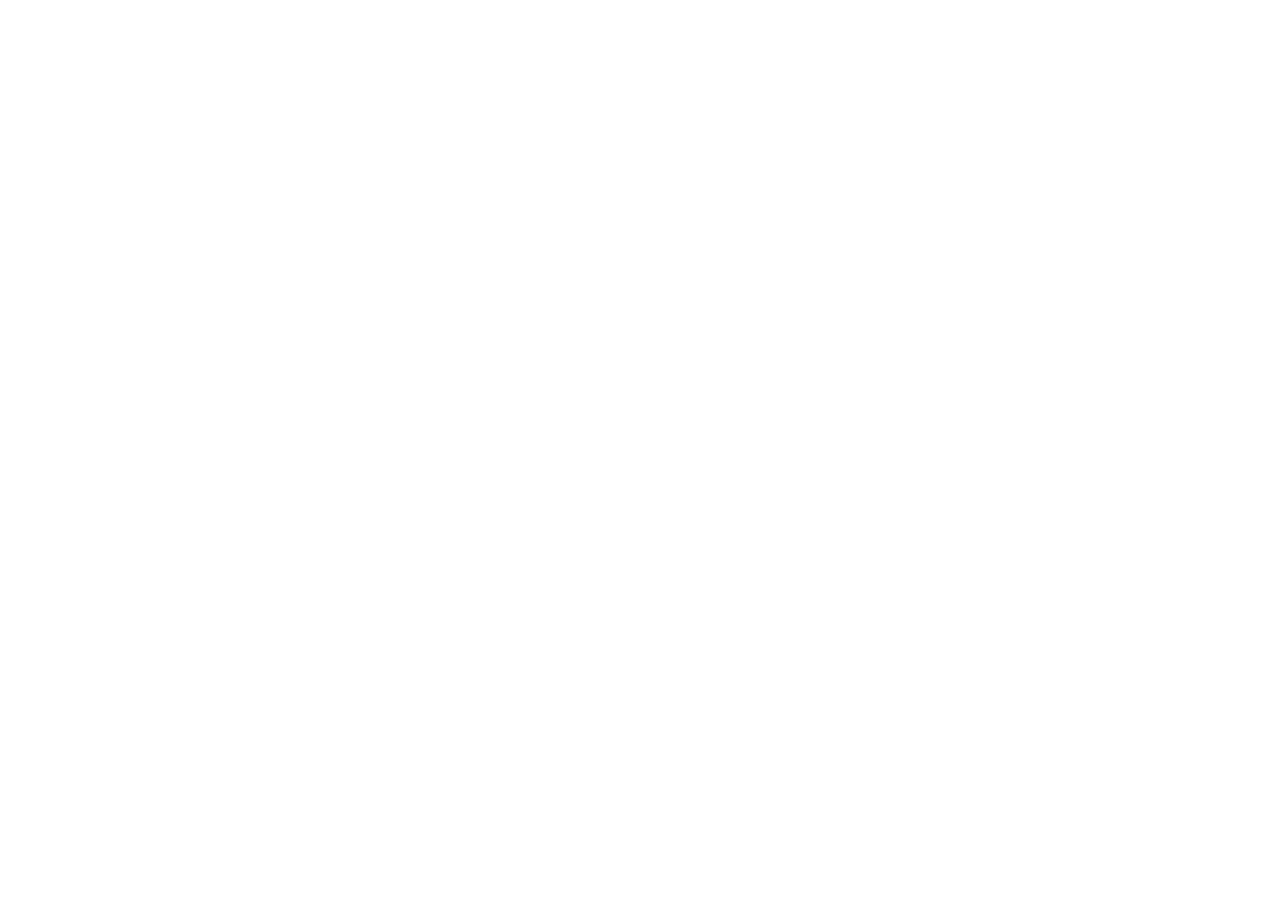
==== commit 7ccdc3e0: "Heilpilze und Pilz Handel in ein eigenes Projekt ausgelagert Beides wuchs hier aus der Scheinfasten-" ====
--- a/pilzhandel/index.html
+++ b/pilzhandel/index.html
@@ -1,160 +1,26 @@
-<!DOCTYPE html>
+<!doctype html>
 <html lang="de">
-<head>
-<meta charset="UTF-8">
-<meta name="viewport" content="width=device-width, initial-scale=1, viewport-fit=cover">
-<title>Pilz Handel · Heilpilze ehrlich eingeordnet</title>
-<meta name="description" content="Pilz Handel: 21 Heil- und Vitalpilze mit evidenzbasierter Einstufung jeder Wirkung, Wechselwirkungs-Check, Vergleich, Einkaufsratgeber und seriösen Shops.">
-<meta name="robots" content="noindex, nofollow">
-<meta name="theme-color" content="#F7F1E8" media="(prefers-color-scheme: light)">
-<meta name="theme-color" content="#15110E" media="(prefers-color-scheme: dark)">
-<meta name="apple-mobile-web-app-capable" content="yes">
-<meta name="apple-mobile-web-app-title" content="Pilz Handel">
-<link rel="manifest" href="manifest.webmanifest">
-<link rel="icon" href="icon.svg" type="image/svg+xml">
-<link rel="apple-touch-icon" href="icons/icon-192.png">
-<link rel="preconnect" href="https://fonts.googleapis.com">
-<link rel="preconnect" href="https://fonts.gstatic.com" crossorigin>
-<link href="https://fonts.googleapis.com/css2?family=DM+Sans:ital,opsz,wght@0,9..40,400;0,9..40,600;0,9..40,700;0,9..40,800;1,9..40,400&family=Fraunces:ital,opsz,wght@0,9..144,400;0,9..144,600;1,9..144,400;1,9..144,500&display=swap" rel="stylesheet">
+<meta charset="utf-8">
+<meta name="viewport" content="width=device-width,initial-scale=1">
+<title>Pilz Handel ist umgezogen</title>
+<link rel="canonical" href="https://stephandel.github.io/heilpilze/pilzhandel/">
+<meta http-equiv="refresh" content="0; url=https://stephandel.github.io/heilpilze/pilzhandel/">
+<style>body{margin:0;min-height:100vh;display:grid;place-items:center;padding:24px;
+  font:16px/1.6 -apple-system,BlinkMacSystemFont,"Segoe UI",Roboto,sans-serif;
+  background:#F7F1E8;color:#3A2A1F;text-align:center}a{color:#7a5a2f}</style>
+<div>
+  <p><strong>Pilz Handel</strong> hat eine neue Adresse.</p>
+  <p><a id="ziel" href="https://stephandel.github.io/heilpilze/pilzhandel/">stephandel.github.io/heilpilze/pilzhandel/</a></p>
+  <p style="opacity:.7;font-size:.9rem">Du wirst automatisch weitergeleitet.</p>
+</div>
 <script>
-  /* Theme und Schriftgröße vor dem ersten Rendern setzen, damit nichts flackert */
-  (function(){
-    try{
-      var t = localStorage.getItem("ph-theme"); if(t==="light"||t==="dark") document.documentElement.setAttribute("data-theme", t);
-      var f = parseFloat(localStorage.getItem("ph-fs")); if(f>=0.8 && f<=1.6) document.documentElement.style.fontSize = (f*100)+"%";
-    }catch(e){}
-  })();
+  // Den alten Service Worker abmelden, sonst liefert eine installierte Kopie
+  // weiterhin die zwischengespeicherte alte Fassung aus.
+  if ('serviceWorker' in navigator) {
+    navigator.serviceWorker.getRegistrations().then(rs => rs.forEach(r => r.unregister()));
+    if (window.caches) caches.keys().then(ks => ks.forEach(k => caches.delete(k)));
+  }
+  var ziel = 'https://stephandel.github.io/heilpilze/pilzhandel/' + (location.hash || '');
+  document.getElementById('ziel').href = ziel;
+  location.replace(ziel);
 </script>
-<link rel="stylesheet" href="app.css">
-</head>
-<body>
-<svg width="0" height="0" style="position:absolute" aria-hidden="true">
-  <defs>
-    <symbol id="i-search" viewBox="0 0 24 24" fill="none" stroke="currentColor" stroke-width="2" stroke-linecap="round"><circle cx="11" cy="11" r="7"/><path d="m20 20-3.5-3.5"/></symbol>
-    <symbol id="i-heart" viewBox="0 0 24 24" fill="none" stroke="currentColor" stroke-width="2" stroke-linejoin="round"><path d="M12 20s-7.5-4.6-9.2-9.3C1.6 7.3 3.9 4 7.3 4c2 0 3.5 1.1 4.7 2.7C13.2 5.1 14.7 4 16.7 4c3.4 0 5.7 3.3 4.5 6.7C19.5 15.4 12 20 12 20z"/></symbol>
-    <symbol id="i-heart-f" viewBox="0 0 24 24" fill="currentColor"><path d="M12 20s-7.5-4.6-9.2-9.3C1.6 7.3 3.9 4 7.3 4c2 0 3.5 1.1 4.7 2.7C13.2 5.1 14.7 4 16.7 4c3.4 0 5.7 3.3 4.5 6.7C19.5 15.4 12 20 12 20z"/></symbol>
-    <symbol id="i-compare" viewBox="0 0 24 24" fill="none" stroke="currentColor" stroke-width="2" stroke-linecap="round"><rect x="3" y="4" width="7" height="16" rx="1.5"/><rect x="14" y="4" width="7" height="16" rx="1.5"/></symbol>
-    <symbol id="i-shield" viewBox="0 0 24 24" fill="none" stroke="currentColor" stroke-width="2" stroke-linecap="round" stroke-linejoin="round"><path d="M12 3 4.5 6v5.5c0 4.6 3.2 8.2 7.5 9.5 4.3-1.3 7.5-4.9 7.5-9.5V6L12 3z"/><path d="m9 12 2 2 4-4"/></symbol>
-    <symbol id="i-store" viewBox="0 0 24 24" fill="none" stroke="currentColor" stroke-width="2" stroke-linecap="round" stroke-linejoin="round"><path d="M4 9.5 5.5 4h13L20 9.5"/><path d="M4 9.5c0 1.4 1.1 2.5 2.7 2.5s2.6-1.1 2.6-2.5c0 1.4 1.2 2.5 2.7 2.5s2.7-1.1 2.7-2.5c0 1.4 1.1 2.5 2.6 2.5S20 10.9 20 9.5"/><path d="M5.5 12v8h13v-8"/><path d="M10 20v-4.5h4V20"/></symbol>
-    <symbol id="i-book" viewBox="0 0 24 24" fill="none" stroke="currentColor" stroke-width="2" stroke-linecap="round" stroke-linejoin="round"><path d="M4 5.5C4 4.7 4.7 4 5.5 4H11v16H5.5c-.8 0-1.5-.7-1.5-1.5v-13z"/><path d="M20 5.5c0-.8-.7-1.5-1.5-1.5H13v16h5.5c.8 0 1.5-.7 1.5-1.5v-13z"/></symbol>
-    <symbol id="i-home" viewBox="0 0 24 24" fill="none" stroke="currentColor" stroke-width="2" stroke-linecap="round" stroke-linejoin="round"><path d="M4 11 12 4l8 7"/><path d="M6 9.5V20h12V9.5"/></symbol>
-    <symbol id="i-grid" viewBox="0 0 24 24" fill="none" stroke="currentColor" stroke-width="2"><rect x="4" y="4" width="7" height="7" rx="1.5"/><rect x="13" y="4" width="7" height="7" rx="1.5"/><rect x="4" y="13" width="7" height="7" rx="1.5"/><rect x="13" y="13" width="7" height="7" rx="1.5"/></symbol>
-    <symbol id="i-list" viewBox="0 0 24 24" fill="none" stroke="currentColor" stroke-width="2" stroke-linecap="round"><path d="M9 6h11M9 12h11M9 18h11"/><circle cx="4.5" cy="6" r="1"/><circle cx="4.5" cy="12" r="1"/><circle cx="4.5" cy="18" r="1"/></symbol>
-    <symbol id="i-sun" viewBox="0 0 24 24" fill="none" stroke="currentColor" stroke-width="2" stroke-linecap="round"><circle cx="12" cy="12" r="4"/><path d="M12 2.5v2M12 19.5v2M4.6 4.6 6 6M18 18l1.4 1.4M2.5 12h2M19.5 12h2M4.6 19.4 6 18M18 6l1.4-1.4"/></symbol>
-    <symbol id="i-moon" viewBox="0 0 24 24" fill="none" stroke="currentColor" stroke-width="2" stroke-linejoin="round"><path d="M20 14.5A8 8 0 0 1 9.5 4a8 8 0 1 0 10.5 10.5z"/></symbol>
-    <symbol id="i-auto" viewBox="0 0 24 24" fill="none" stroke="currentColor" stroke-width="2"><circle cx="12" cy="12" r="8"/><path d="M12 4a8 8 0 0 1 0 16z" fill="currentColor"/></symbol>
-    <symbol id="i-sliders" viewBox="0 0 24 24" fill="none" stroke="currentColor" stroke-width="2" stroke-linecap="round"><path d="M4 7h9M17 7h3M4 17h3M11 17h9"/><circle cx="15" cy="7" r="2"/><circle cx="9" cy="17" r="2"/></symbol>
-    <symbol id="i-share" viewBox="0 0 24 24" fill="none" stroke="currentColor" stroke-width="2" stroke-linecap="round" stroke-linejoin="round"><path d="M12 15V3.5M7.5 8 12 3.5 16.5 8"/><path d="M5 12.5V19c0 .8.7 1.5 1.5 1.5h11c.8 0 1.5-.7 1.5-1.5v-6.5"/></symbol>
-    <symbol id="i-back" viewBox="0 0 24 24" fill="none" stroke="currentColor" stroke-width="2.2" stroke-linecap="round" stroke-linejoin="round"><path d="M15 5 8 12l7 7"/></symbol>
-    <symbol id="i-x" viewBox="0 0 24 24" fill="none" stroke="currentColor" stroke-width="2.2" stroke-linecap="round"><path d="M6 6l12 12M18 6 6 18"/></symbol>
-    <symbol id="i-check" viewBox="0 0 24 24" fill="none" stroke="currentColor" stroke-width="2.2" stroke-linecap="round" stroke-linejoin="round"><path d="m5 12.5 4.5 4.5L19 7.5"/></symbol>
-    <symbol id="i-leaf" viewBox="0 0 24 24" fill="none" stroke="currentColor" stroke-width="2" stroke-linecap="round" stroke-linejoin="round"><path d="M5 19c0-8 5-14 15-14 0 10-6 15-14 15"/><path d="M5 19 13 11"/></symbol>
-    <symbol id="i-flask" viewBox="0 0 24 24" fill="none" stroke="currentColor" stroke-width="2" stroke-linecap="round" stroke-linejoin="round"><path d="M9.5 3.5h5M10 3.5v6L4.8 18.3A1.5 1.5 0 0 0 6.1 20.5h11.8a1.5 1.5 0 0 0 1.3-2.2L14 9.5v-6"/><path d="M7.5 14.5h9"/></symbol>
-    <symbol id="i-print" viewBox="0 0 24 24" fill="none" stroke="currentColor" stroke-width="2" stroke-linejoin="round"><path d="M7 9V3.5h10V9"/><rect x="3.5" y="9" width="17" height="8" rx="1.5"/><path d="M7 14h10v6.5H7z"/></symbol>
-    <symbol id="i-logo" viewBox="0 0 80 80">
-      <circle cx="40" cy="40" r="40" fill="var(--surface-2)"/>
-      <path d="M30 47 C30 58 28 65 26 70 Q40 75 54 70 C52 65 50 58 50 47 Z" fill="#EADBC4" stroke="#B89A76" stroke-width="1.2"/>
-      <path d="M9 44 C9 24 23 11 40 11 C57 11 71 24 71 44 C71 48 68 50 64 50 L16 50 C12 50 9 48 9 44 Z" fill="#8A5634"/>
-      <path d="M9 44 C9 24 23 11 40 11 C57 11 71 24 71 44 C71 48 68 50 64 50 L16 50 C12 50 9 48 9 44 Z" fill="url(#capg)"/>
-      <path d="M16 50 Q40 57 64 50" fill="none" stroke="#D9BF9C" stroke-width="3" stroke-linecap="round"/>
-      <ellipse cx="29" cy="25" rx="10" ry="5" transform="rotate(-28 29 25)" fill="#fff" opacity=".22"/>
-      <circle cx="48" cy="22" r="2.2" fill="#fff" opacity=".18"/><circle cx="56" cy="33" r="1.6" fill="#fff" opacity=".18"/>
-      <path d="M18 72 q4 -6 8 0 M52 72 q4 -7 9 0" fill="none" stroke="#6E8452" stroke-width="2.4" stroke-linecap="round"/>
-    </symbol>
-    <linearGradient id="capg" x1="0" y1="0" x2="0" y2="1"><stop offset="0" stop-color="#A86B45"/><stop offset="1" stop-color="#6B4127"/></linearGradient>
-  </defs>
-</svg>
-
-<a class="skip" href="#main">Zum Inhalt springen</a>
-
-<header class="toolbar">
-  <div class="container">
-    <a class="brand" href="#/" aria-label="Pilz Handel, Startseite">
-      <svg aria-hidden="true"><use href="#i-logo"/></svg>
-      <span class="wm">Pilz <em>Handel</em></span>
-    </a>
-    <nav class="mainnav" aria-label="Hauptnavigation">
-      <a href="#/pilze" data-nav="pilze">Pilze</a>
-      <a href="#/check" data-nav="check" title="Wechselwirkungs-Check">Check</a>
-      <a href="#/vergleich" data-nav="vergleich">Vergleich</a>
-      <a href="#/shops" data-nav="shops">Einkaufen</a>
-      <a href="#/wissen" data-nav="wissen">Wissen</a>
-    </nav>
-    <div class="gsearch" id="gsearch" role="search">
-      <div class="field">
-        <svg aria-hidden="true"><use href="#i-search"/></svg>
-        <input id="gq" type="search" placeholder="Pilz, Wirkung, Beschwerde …" autocomplete="off" aria-label="Suche" aria-controls="suggest" aria-expanded="false">
-        <kbd aria-hidden="true">/</kbd>
-      </div>
-      <div class="suggest" id="suggest" role="listbox"></div>
-    </div>
-    <div class="tools">
-      <button class="tbtn search-toggle" id="searchToggle" aria-label="Suche öffnen"><svg aria-hidden="true"><use href="#i-search"/></svg></button>
-      <div class="fontgroup" role="group" aria-label="Textgröße">
-        <button class="fs-s" data-fs="-1" aria-label="Text kleiner">A−</button>
-        <button data-fs="0" aria-label="Textgröße zurücksetzen">A</button>
-        <button class="fs-l" data-fs="1" aria-label="Text größer">A+</button>
-      </div>
-      <button class="tbtn" id="themeBtn" aria-label="Farbschema wechseln"><svg aria-hidden="true"><use href="#i-auto"/></svg></button>
-      <button class="tbtn" id="settingsBtn" aria-label="Anzeige-Einstellungen" aria-expanded="false" aria-controls="settings"><svg aria-hidden="true"><use href="#i-sliders"/></svg></button>
-      <a class="tbtn" href="#/merkliste" aria-label="Merkliste"><svg aria-hidden="true"><use href="#i-heart"/></svg><span class="badge" data-favcount></span></a>
-    </div>
-  </div>
-  <div class="popover" id="settings" role="dialog" aria-label="Anzeige-Einstellungen">
-    <h3>Anzeige</h3>
-    <div class="row"><span>Textgröße</span>
-      <div class="seg" id="fsSeg">
-        <button data-v="0.875" aria-label="Klein">S</button><button data-v="1" aria-label="Normal">M</button><button data-v="1.125" aria-label="Groß">L</button><button data-v="1.25" aria-label="Sehr groß">XL</button><button data-v="1.4" aria-label="Maximal">XXL</button>
-      </div>
-    </div>
-    <div class="row"><span>Farbschema</span>
-      <div class="seg" id="themeSeg">
-        <button data-v="auto">Auto</button><button data-v="light">Hell</button><button data-v="dark">Dunkel</button>
-      </div>
-    </div>
-    <p class="preview">Einstellungen werden auf diesem Gerät gespeichert.</p>
-    <div class="row"><span>Offline nutzen</span><button class="btn sm soft" id="installBtn" hidden>App installieren</button><small class="muted" id="offlineState">wird vorbereitet …</small></div>
-  </div>
-</header>
-
-<main id="main" tabindex="-1"></main>
-
-<footer class="footer">
-  <div class="container">
-    <div class="cols">
-      <div>
-        <a class="brand" href="#/" aria-label="Pilz Handel"><svg aria-hidden="true"><use href="#i-logo"/></svg><span class="wm">Pilz <em>Handel</em></span></a>
-        <p>Heilpilze ehrlich eingeordnet. Jede Wirkungsaussage mit Evidenzstufe und Quelle, ohne Heilversprechen.</p>
-      </div>
-      <div>
-        <h4>Entdecken</h4>
-        <ul><li><a href="#/pilze">Alle Pilze</a></li><li><a href="#/check">Wechselwirkungs-Check</a></li><li><a href="#/vergleich">Vergleich</a></li><li><a href="#/merkliste">Merkliste</a></li></ul>
-      </div>
-      <div>
-        <h4>Ratgeber</h4>
-        <ul><li><a href="#/shops">Einkaufen &amp; Shops</a></li><li><a href="#/wissen">Wissen &amp; Methode</a></li><li><a href="#/ueber">Über Pilz Handel</a></li></ul>
-      </div>
-    </div>
-    <p class="fine">Diese App dient der Information und ersetzt keine ärztliche Beratung. Heilpilze sind in Deutschland Lebensmittel bzw. Nahrungsergänzungsmittel, keine zugelassenen Arzneimittel. Fotos: Wikimedia Commons, Urheber und Lizenzen auf der jeweils verlinkten Dateiseite. Stand der Recherche: September 2026.</p>
-  </div>
-</footer>
-
-<nav class="tabbar" aria-label="Schnellnavigation">
-  <a href="#/" data-nav="home"><svg aria-hidden="true"><use href="#i-home"/></svg>Start</a>
-  <a href="#/pilze" data-nav="pilze"><svg aria-hidden="true"><use href="#i-grid"/></svg>Pilze</a>
-  <a href="#/check" data-nav="check"><svg aria-hidden="true"><use href="#i-shield"/></svg>Check</a>
-  <a href="#/merkliste" data-nav="merkliste"><svg aria-hidden="true"><use href="#i-heart"/></svg>Merkliste<span class="badge" data-favcount></span></a>
-  <a href="#/shops" data-nav="shops"><svg aria-hidden="true"><use href="#i-store"/></svg>Kaufen</a>
-</nav>
-
-<div class="tray" id="tray" role="region" aria-label="Vergleichsauswahl">
-  <span id="trayText"></span>
-  <a class="btn sm accent" href="#/vergleich">Vergleichen</a>
-  <button class="iconbtn" id="trayClear" aria-label="Auswahl leeren"><svg><use href="#i-x"/></svg></button>
-</div>
-<div class="toast" id="toast" role="status" aria-live="polite"></div>
-
-<script src="data.js"></script>
-<script src="app.js"></script>
-</body>
-</html>
